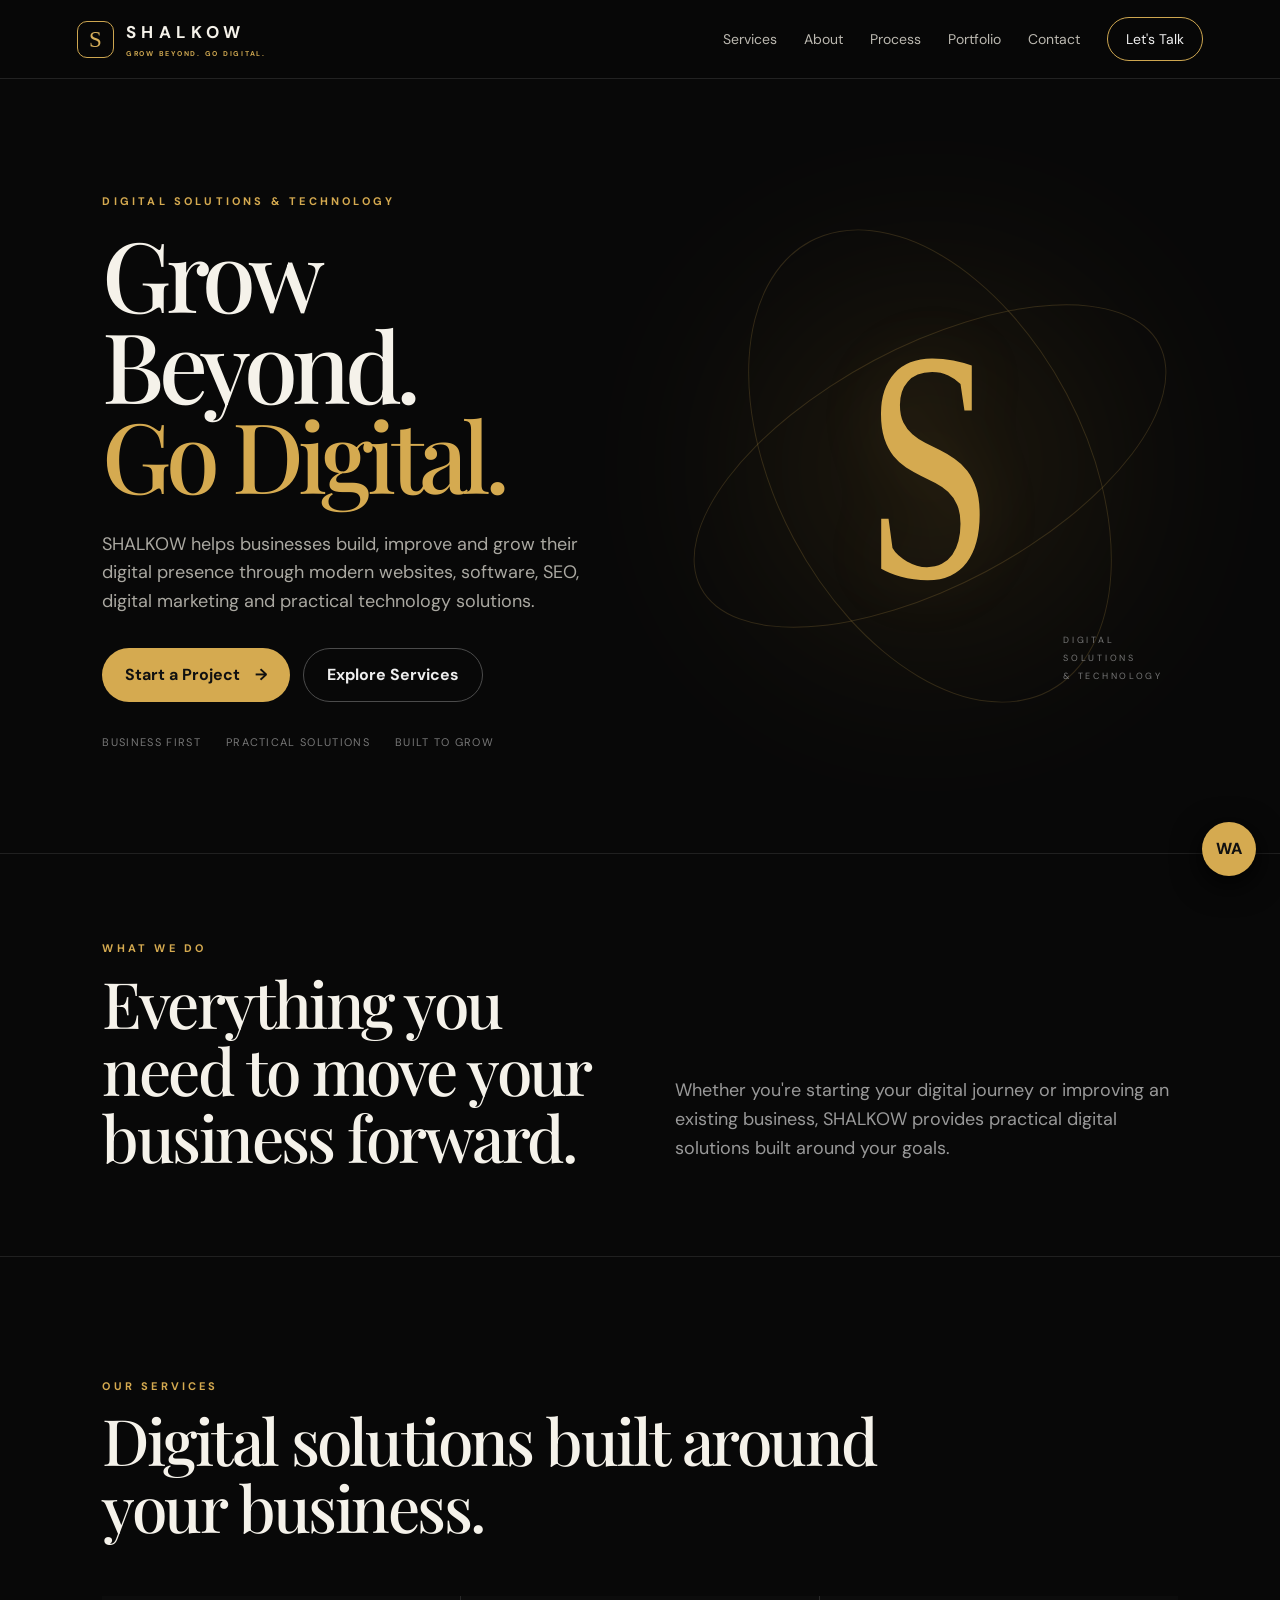
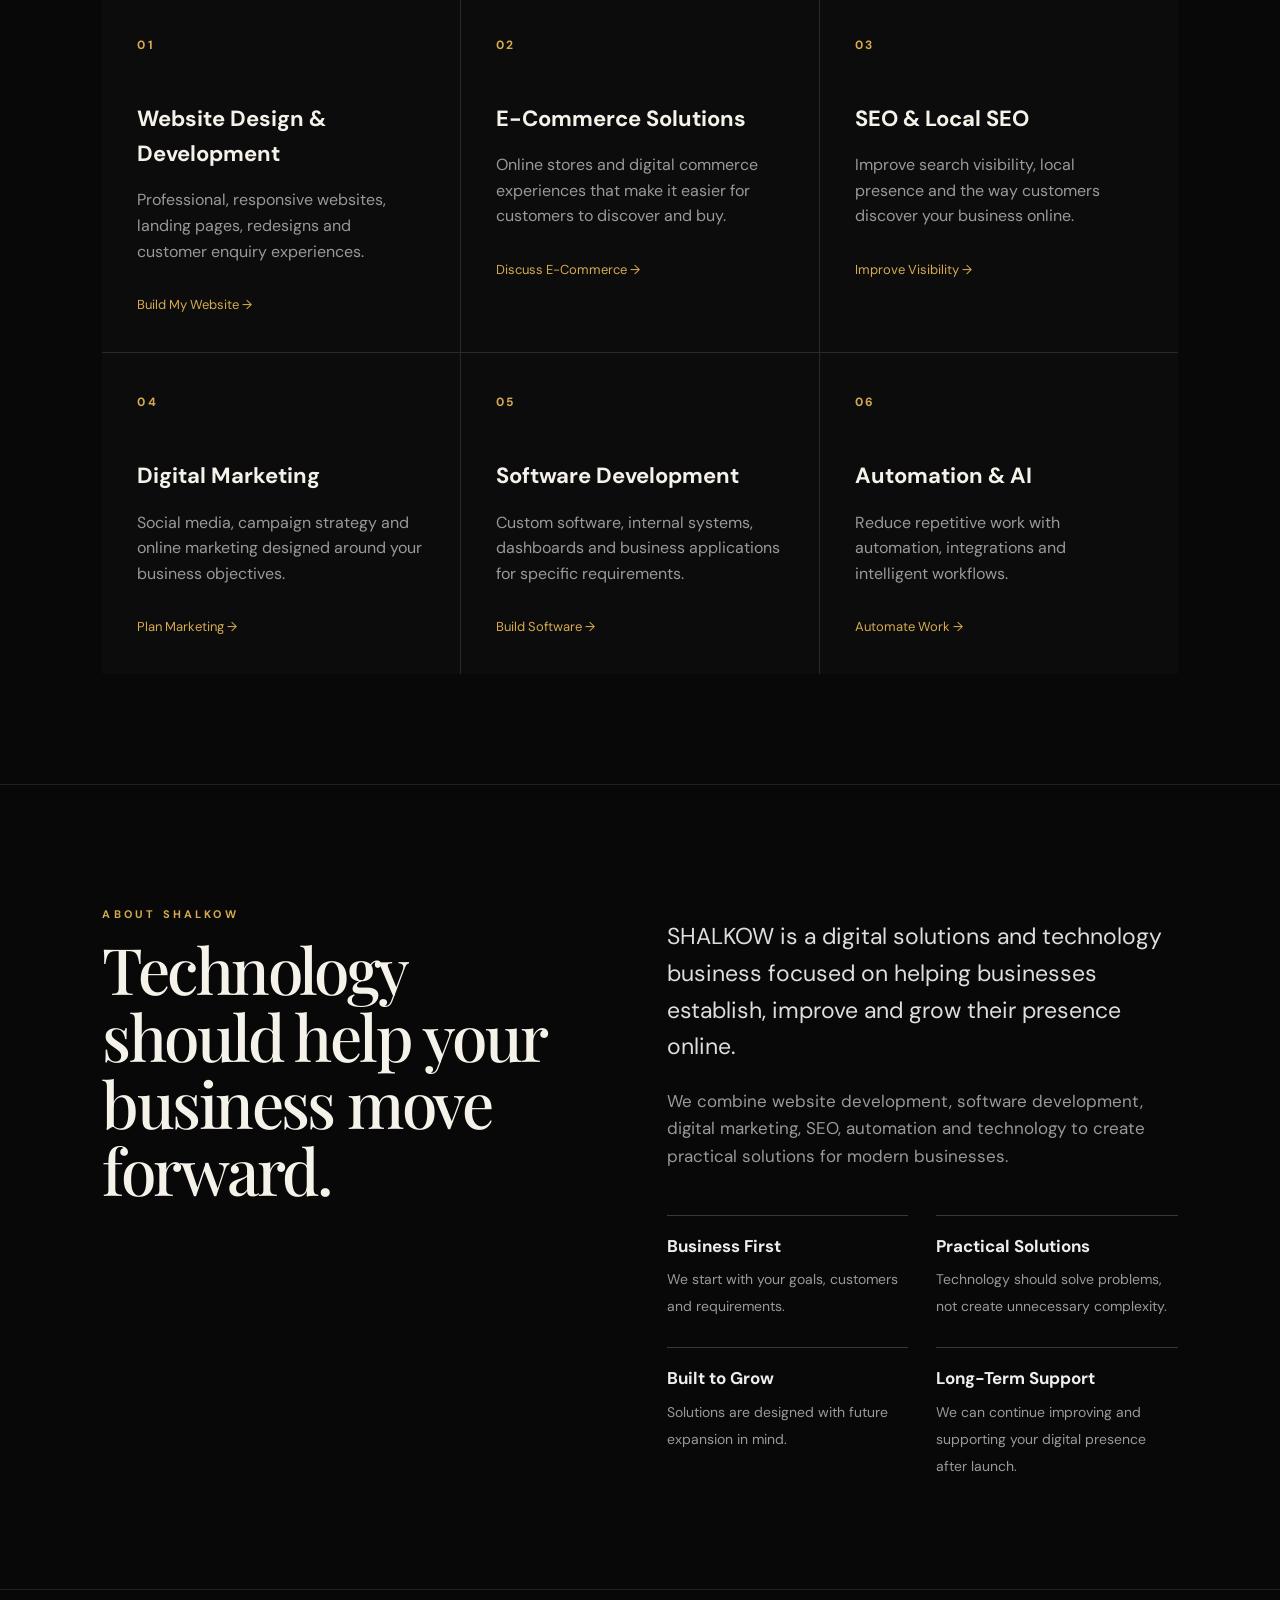
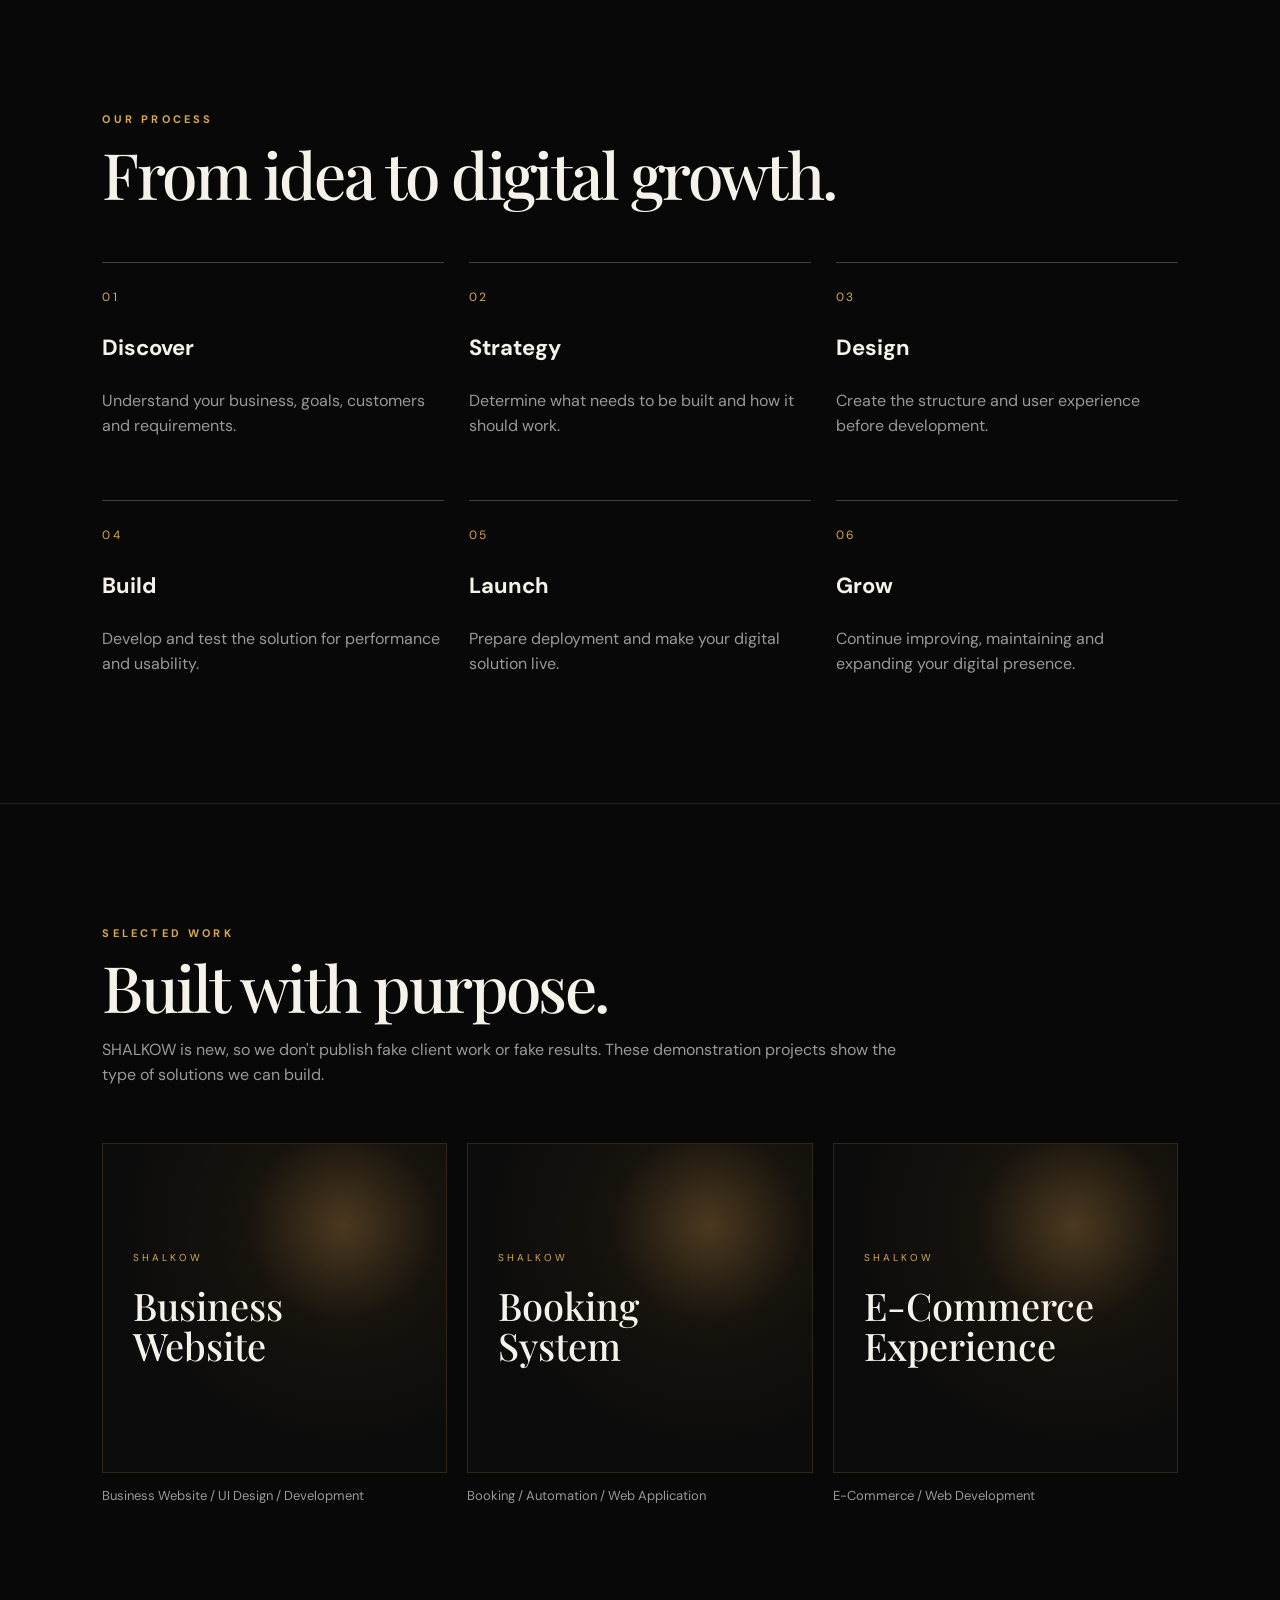
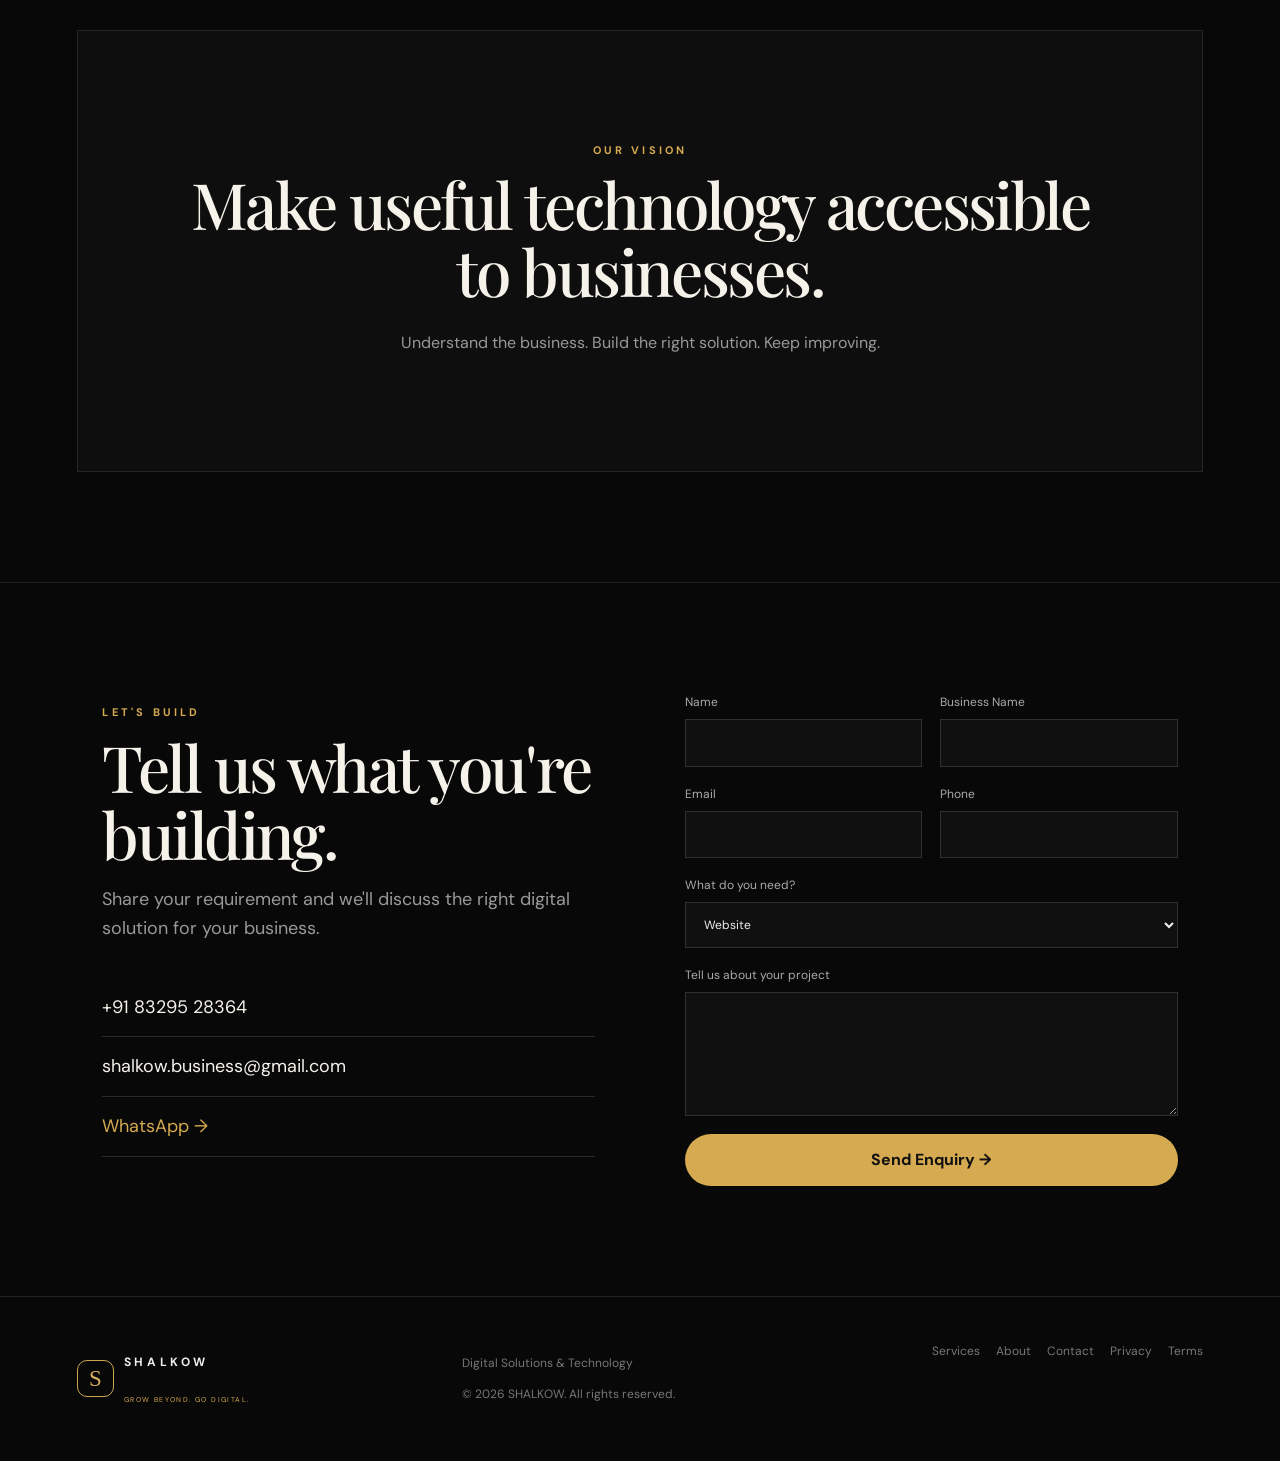
==== index.html @ 10014a32 "Update index.html" ====
<!doctype html>
<html lang="en">
<head>
  <meta charset="utf-8">
  <meta name="viewport" content="width=device-width, initial-scale=1">
  <meta name="description" content="SHALKOW provides website development, e-commerce, SEO, digital marketing, software development and business automation solutions.">
  <meta name="theme-color" content="#080808">
  <title>SHALKOW — Grow Beyond. Go Digital.</title>
  <link rel="preconnect" href="https://fonts.googleapis.com">
  <link rel="preconnect" href="https://fonts.gstatic.com" crossorigin>
  <link href="https://fonts.googleapis.com/css2?family=DM+Sans:wght@400;500;600;700&family=Playfair+Display:wght@500;600&display=swap" rel="stylesheet">
  <link rel="stylesheet" href="styles.css">
</head>
<body>
<header class="header">
  <a href="#home" class="logo" aria-label="SHALKOW home">
    <span class="logo-symbol">S</span>
    <span class="logo-text">SHALKOW<small>GROW BEYOND. GO DIGITAL.</small></span>
  </a>
  <button class="menu-toggle" aria-label="Open menu" aria-expanded="false">☰</button>
  <nav class="nav">
    <a href="#services">Services</a><a href="#about">About</a><a href="#process">Process</a><a href="#portfolio">Portfolio</a><a href="#contact">Contact</a>
    <a class="nav-button" href="https://wa.me/918329528364" target="_blank" rel="noopener">Let's Talk</a>
  </nav>
</header>

<main>
<section id="home" class="hero">
  <div class="hero-copy">
    <p class="kicker">DIGITAL SOLUTIONS & TECHNOLOGY</p>
    <h1>Grow Beyond.<br><em>Go Digital.</em></h1>
    <p class="hero-lead">SHALKOW helps businesses build, improve and grow their digital presence through modern websites, software, SEO, digital marketing and practical technology solutions.</p>
    <div class="buttons">
      <a class="button gold" href="https://wa.me/918329528364?text=Hi%20SHALKOW%2C%20I%27d%20like%20to%20discuss%20a%20project." target="_blank" rel="noopener">Start a Project <span>→</span></a>
      <a class="button outline" href="#services">Explore Services</a>
    </div>
    <div class="hero-points"><span>Business First</span><span>Practical Solutions</span><span>Built to Grow</span></div>
  </div>
  <div class="hero-visual" aria-hidden="true">
    <div class="glow"></div><div class="ring r1"></div><div class="ring r2"></div>
    <div class="hero-s">S</div>
    <div class="visual-label">DIGITAL<br>SOLUTIONS<br>& TECHNOLOGY</div>
  </div>
</section>

<section class="intro">
  <div><p class="kicker">WHAT WE DO</p><h2>Everything you need to move your business forward.</h2></div>
  <p>Whether you're starting your digital journey or improving an existing business, SHALKOW provides practical digital solutions built around your goals.</p>
</section>

<section id="services" class="section">
  <div class="section-head"><p class="kicker">OUR SERVICES</p><h2>Digital solutions built around your business.</h2></div>
  <div class="cards">
    <article class="card"><b>01</b><h3>Website Design & Development</h3><p>Professional, responsive websites, landing pages, redesigns and customer enquiry experiences.</p><a href="#contact">Build My Website →</a></article>
    <article class="card"><b>02</b><h3>E-Commerce Solutions</h3><p>Online stores and digital commerce experiences that make it easier for customers to discover and buy.</p><a href="#contact">Discuss E-Commerce →</a></article>
    <article class="card"><b>03</b><h3>SEO & Local SEO</h3><p>Improve search visibility, local presence and the way customers discover your business online.</p><a href="#contact">Improve Visibility →</a></article>
    <article class="card"><b>04</b><h3>Digital Marketing</h3><p>Social media, campaign strategy and online marketing designed around your business objectives.</p><a href="#contact">Plan Marketing →</a></article>
    <article class="card"><b>05</b><h3>Software Development</h3><p>Custom software, internal systems, dashboards and business applications for specific requirements.</p><a href="#contact">Build Software →</a></article>
    <article class="card"><b>06</b><h3>Automation & AI</h3><p>Reduce repetitive work with automation, integrations and intelligent workflows.</p><a href="#contact">Automate Work →</a></article>
  </div>
</section>

<section id="about" class="split section">
  <div class="sticky-title"><p class="kicker">ABOUT SHALKOW</p><h2>Technology should help your business move forward.</h2></div>
  <div class="body-copy">
    <p class="large">SHALKOW is a digital solutions and technology business focused on helping businesses establish, improve and grow their presence online.</p>
    <p>We combine website development, software development, digital marketing, SEO, automation and technology to create practical solutions for modern businesses.</p>
    <div class="principles"><div><strong>Business First</strong><span>We start with your goals, customers and requirements.</span></div><div><strong>Practical Solutions</strong><span>Technology should solve problems, not create unnecessary complexity.</span></div><div><strong>Built to Grow</strong><span>Solutions are designed with future expansion in mind.</span></div><div><strong>Long-Term Support</strong><span>We can continue improving and supporting your digital presence after launch.</span></div></div>
  </div>
</section>

<section id="process" class="section process">
  <div class="section-head"><p class="kicker">OUR PROCESS</p><h2>From idea to digital growth.</h2></div>
  <div class="steps">
    <div><span>01</span><h3>Discover</h3><p>Understand your business, goals, customers and requirements.</p></div>
    <div><span>02</span><h3>Strategy</h3><p>Determine what needs to be built and how it should work.</p></div>
    <div><span>03</span><h3>Design</h3><p>Create the structure and user experience before development.</p></div>
    <div><span>04</span><h3>Build</h3><p>Develop and test the solution for performance and usability.</p></div>
    <div><span>05</span><h3>Launch</h3><p>Prepare deployment and make your digital solution live.</p></div>
    <div><span>06</span><h3>Grow</h3><p>Continue improving, maintaining and expanding your digital presence.</p></div>
  </div>
</section>

<section id="portfolio" class="section portfolio">
  <div class="section-head"><p class="kicker">SELECTED WORK</p><h2>Built with purpose.</h2><p>SHALKOW is new, so we don't publish fake client work or fake results. These demonstration projects show the type of solutions we can build.</p></div>
  <div class="work-grid">
    <article><div class="mockup"><span>SHALKOW</span><strong>Business<br>Website</strong></div><p>Business Website / UI Design / Development</p></article>
    <article><div class="mockup"><span>SHALKOW</span><strong>Booking<br>System</strong></div><p>Booking / Automation / Web Application</p></article>
    <article><div class="mockup"><span>SHALKOW</span><strong>E-Commerce<br>Experience</strong></div><p>E-Commerce / Web Development</p></article>
  </div>
</section>

<section class="vision">
  <p class="kicker">OUR VISION</p><h2>Make useful technology accessible to businesses.</h2>
  <p>Understand the business. Build the right solution. Keep improving.</p>
</section>

<section id="contact" class="section contact">
  <div><p class="kicker">LET'S BUILD</p><h2>Tell us what you're building.</h2><p>Share your requirement and we'll discuss the right digital solution for your business.</p>
    <div class="contact-links"><a href="tel:+918329528364">+91 83295 28364</a><a href="mailto:shalkow.business@gmail.com">shalkow.business@gmail.com</a><a href="https://wa.me/918329528364" target="_blank" rel="noopener">WhatsApp →</a></div>
  </div>
  <form class="form" action="https://formsubmit.co/shalkow.business@gmail.com" method="POST">
    <label>Name<input name="Name" required></label><label>Business Name<input name="Business Name"></label>
    <label>Email<input type="email" name="Email" required></label><label>Phone<input name="Phone"></label>
    <label>What do you need?<select name="Service"><option>Website</option><option>E-Commerce</option><option>SEO</option><option>Digital Marketing</option><option>Software</option><option>Automation / AI</option><option>Other</option></select></label>
    <label>Tell us about your project<textarea name="Project" rows="5"></textarea></label>
    <button class="button gold" type="submit">Send Enquiry →</button>
  </form>
</section>
</main>

<footer><div class="footer-brand"><span class="logo-symbol">S</span><strong>SHALKOW</strong><small>GROW BEYOND. GO DIGITAL.</small></div><div><p>Digital Solutions & Technology</p><p>© 2026 SHALKOW. All rights reserved.</p></div><div class="footer-links"><a href="#services">Services</a><a href="#about">About</a><a href="#contact">Contact</a><a href="privacy.html">Privacy</a><a href="terms.html">Terms</a></div></footer>
<a class="wa-float" href="https://wa.me/918329528364" target="_blank" rel="noopener" aria-label="Chat on WhatsApp">WA</a>
<script src="script.js"></script>
</body>
</html>
---- styles.css ----
*{box-sizing:border-box}html{scroll-behavior:smooth}body{margin:0;background:#080808;color:#f5f2ea;font-family:"DM Sans",Arial,sans-serif;line-height:1.6}a{text-decoration:none;color:inherit}button,input,textarea,select{font:inherit}.header{position:sticky;top:0;z-index:20;display:flex;align-items:center;justify-content:space-between;padding:17px 6%;background:rgba(8,8,8,.9);backdrop-filter:blur(18px);border-bottom:1px solid #222}.logo{display:flex;align-items:center;gap:12px}.logo-symbol{display:grid;place-items:center;width:37px;height:37px;border:1px solid #cda650;border-radius:10px;color:#d8b05b;font-family:Georgia,serif;font-size:23px}.logo-text{font-size:17px;letter-spacing:.32em;font-weight:700}.logo-text small{display:block;font-size:7px;letter-spacing:.25em;color:#cda650;margin-top:2px}.nav{display:flex;align-items:center;gap:27px;color:#bbb8b0;font-size:14px}.nav a:hover{color:#e2b75d}.nav-button{border:1px solid #cda650!important;padding:10px 18px;border-radius:30px;color:#eee!important}.menu-toggle{display:none;background:none;border:0;color:#fff;font-size:25px}.kicker{font-size:11px;letter-spacing:.29em;color:#d5aa50;font-weight:700}.hero{min-height:86vh;display:grid;grid-template-columns:1.02fr .98fr;align-items:center;padding:75px 8%;gap:4rem;overflow:hidden}.hero h1{font-size:clamp(58px,7.6vw,112px);line-height:.93;letter-spacing:-.06em;margin:18px 0 30px;font-family:"Playfair Display",Georgia,serif;font-weight:500}.hero h1 em{font-style:normal;color:#d5aa50}.hero-lead{max-width:680px;color:#aaa8a1;font-size:18px}.buttons{display:flex;gap:13px;margin:32px 0}.button{display:inline-flex;align-items:center;justify-content:center;gap:15px;padding:13px 23px;border-radius:30px;border:0;font-weight:700;cursor:pointer}.button.gold{background:#d5aa50;color:#101010}.button.outline{border:1px solid #4b4b4b;color:#eee}.hero-points{display:flex;gap:25px;flex-wrap:wrap;color:#777;font-size:11px;letter-spacing:.12em;text-transform:uppercase}.hero-visual{height:520px;position:relative;display:grid;place-items:center}.glow{position:absolute;width:340px;height:340px;background:#c99b3f;filter:blur(110px);opacity:.12;border-radius:50%}.hero-s{font:400 330px/1 Georgia,serif;color:#d5aa50;z-index:2;text-shadow:0 0 80px #d5aa5020;transform:scaleX(.7)}.ring{position:absolute;border:1px solid #d5aa5030;border-radius:50%;transform:rotate(-28deg)}.r1{width:520px;height:240px}.r2{width:310px;height:510px}.visual-label{position:absolute;right:3%;bottom:8%;font-size:9px;letter-spacing:.3em;color:#777;line-height:2}.intro{display:grid;grid-template-columns:1fr 1fr;gap:70px;padding:75px 8%;border-top:1px solid #202020;border-bottom:1px solid #202020}.intro h2,.section h2,.vision h2{font:500 clamp(40px,5vw,70px)/1.05 "Playfair Display",Georgia,serif;letter-spacing:-.04em;margin:10px 0}.intro>p{align-self:end;color:#999;font-size:18px;max-width:620px}.section{max-width:1450px;margin:auto;padding:110px 8%}.section-head{max-width:820px;margin-bottom:55px}.section-head>p:last-child{color:#999}.cards{display:grid;grid-template-columns:repeat(3,1fr);gap:1px;background:#292929}.card{background:#0c0c0c;padding:35px;min-height:285px;transition:.25s}.card:hover{background:#121212;transform:translateY(-3px)}.card b,.steps span{color:#d5aa50;font-size:12px;letter-spacing:.18em}.card h3{font-size:22px;margin:45px 0 12px}.card p{color:#999}.card a{display:inline-block;margin-top:15px;color:#d5aa50;font-size:13px}.split{display:grid;grid-template-columns:1fr 1.1fr;gap:100px;border-top:1px solid #202020}.sticky-title h2{font:500 clamp(40px,5vw,65px)/1.05 "Playfair Display",Georgia,serif}.body-copy{color:#999;font-size:17px}.body-copy .large{font-size:23px;color:#ddd}.principles{display:grid;grid-template-columns:1fr 1fr;gap:28px;margin-top:45px}.principles div{border-top:1px solid #383838;padding-top:17px}.principles strong{display:block;color:#eee;margin-bottom:5px}.principles span{font-size:14px}.process{border-top:1px solid #202020}.steps{display:grid;grid-template-columns:repeat(3,1fr);gap:45px 25px}.steps div{border-top:1px solid #414141;padding-top:20px}.steps h3{font-size:22px}.steps p{color:#999}.portfolio{border-top:1px solid #202020}.work-grid{display:grid;grid-template-columns:repeat(3,1fr);gap:20px}.work-grid article p{color:#999;font-size:13px}.mockup{height:330px;background:radial-gradient(circle at 70% 25%,#4b3920,#17130d 28%,#0c0c0c 65%);border:1px solid #302817;display:flex;flex-direction:column;justify-content:center;padding:30px}.mockup span{font-size:10px;letter-spacing:.3em;color:#d5aa50}.mockup strong{font:500 38px/1.05 "Playfair Display",Georgia,serif;margin-top:20px}.vision{margin:0 6% 110px;padding:100px 8%;text-align:center;background:#0e0e0e;border:1px solid #242424}.vision h2{max-width:900px;margin:10px auto 25px}.vision>p:last-child{color:#999}.contact{display:grid;grid-template-columns:1fr 1fr;gap:90px;border-top:1px solid #202020}.contact>div>p:not(.kicker){color:#999;font-size:18px}.contact-links{display:flex;flex-direction:column;margin-top:35px}.contact-links a{padding:15px 0;border-bottom:1px solid #292929;font-size:18px}.contact-links a:last-child{color:#d5aa50}.form{display:grid;grid-template-columns:1fr 1fr;gap:18px}.form label{font-size:12px;color:#aaa}.form label:nth-child(5),.form label:nth-child(6),.form button{grid-column:1/-1}.form input,.form textarea,.form select{display:block;width:100%;margin-top:7px;background:#101010;border:1px solid #303030;color:#eee;padding:13px 14px;outline:0}.form input:focus,.form textarea:focus,.form select:focus{border-color:#d5aa50}.form textarea{resize:vertical}footer{display:grid;grid-template-columns:1fr 1fr 1fr;gap:30px;padding:45px 6%;border-top:1px solid #242424;color:#777;font-size:12px}.footer-brand{display:grid;grid-template-columns:auto 1fr;align-items:center;column-gap:10px}.footer-brand .logo-symbol{grid-row:span 2}.footer-brand strong{letter-spacing:.3em;color:#eee}.footer-brand small{font-size:7px;letter-spacing:.2em;color:#d5aa50}.footer-links{display:flex;gap:16px;justify-content:flex-end;flex-wrap:wrap}.wa-float{position:fixed;right:24px;bottom:24px;z-index:15;width:54px;height:54px;border-radius:50%;display:grid;place-items:center;background:#d5aa50;color:#111;font-weight:800;box-shadow:0 8px 30px #000}.nav.scrolled{}@media(max-width:900px){.nav{display:none}.nav.open{position:absolute;top:70px;left:0;right:0;display:flex;flex-direction:column;align-items:stretch;background:#0b0b0b;padding:20px 6%;border-bottom:1px solid #292929}.menu-toggle{display:block}.hero,.intro,.split,.contact{grid-template-columns:1fr}.hero{padding-top:60px}.hero-visual{height:360px}.hero-s{font-size:230px}.cards{grid-template-columns:1fr 1fr}.steps{grid-template-columns:1fr 1fr}.work-grid{grid-template-columns:1fr}.contact{gap:45px}.footer-links{justify-content:flex-start}}@media(max-width:560px){.header{padding:13px 5%}.logo-text{font-size:14px}.logo-text small{font-size:6px}.hero{padding:55px 6%}.hero h1{font-size:58px}.hero-lead{font-size:16px}.buttons{flex-direction:column}.button{width:100%}.hero-points{gap:12px}.hero-visual{height:290px}.hero-s{font-size:190px}.r1{width:310px;height:160px}.r2{width:230px;height:310px}.section{padding:80px 6%}.cards,.steps,.principles,.form{grid-template-columns:1fr}.intro{padding:65px 6%;gap:20px}.vision{margin:0 4% 80px;padding:65px 6%}footer{grid-template-columns:1fr;padding:35px 6%}}
.legal-page h2 { 
  font-size: 1.8rem;
  line-height: 1.25;
  margin-top: 2.5rem;
  margin-bottom: 1rem;
}
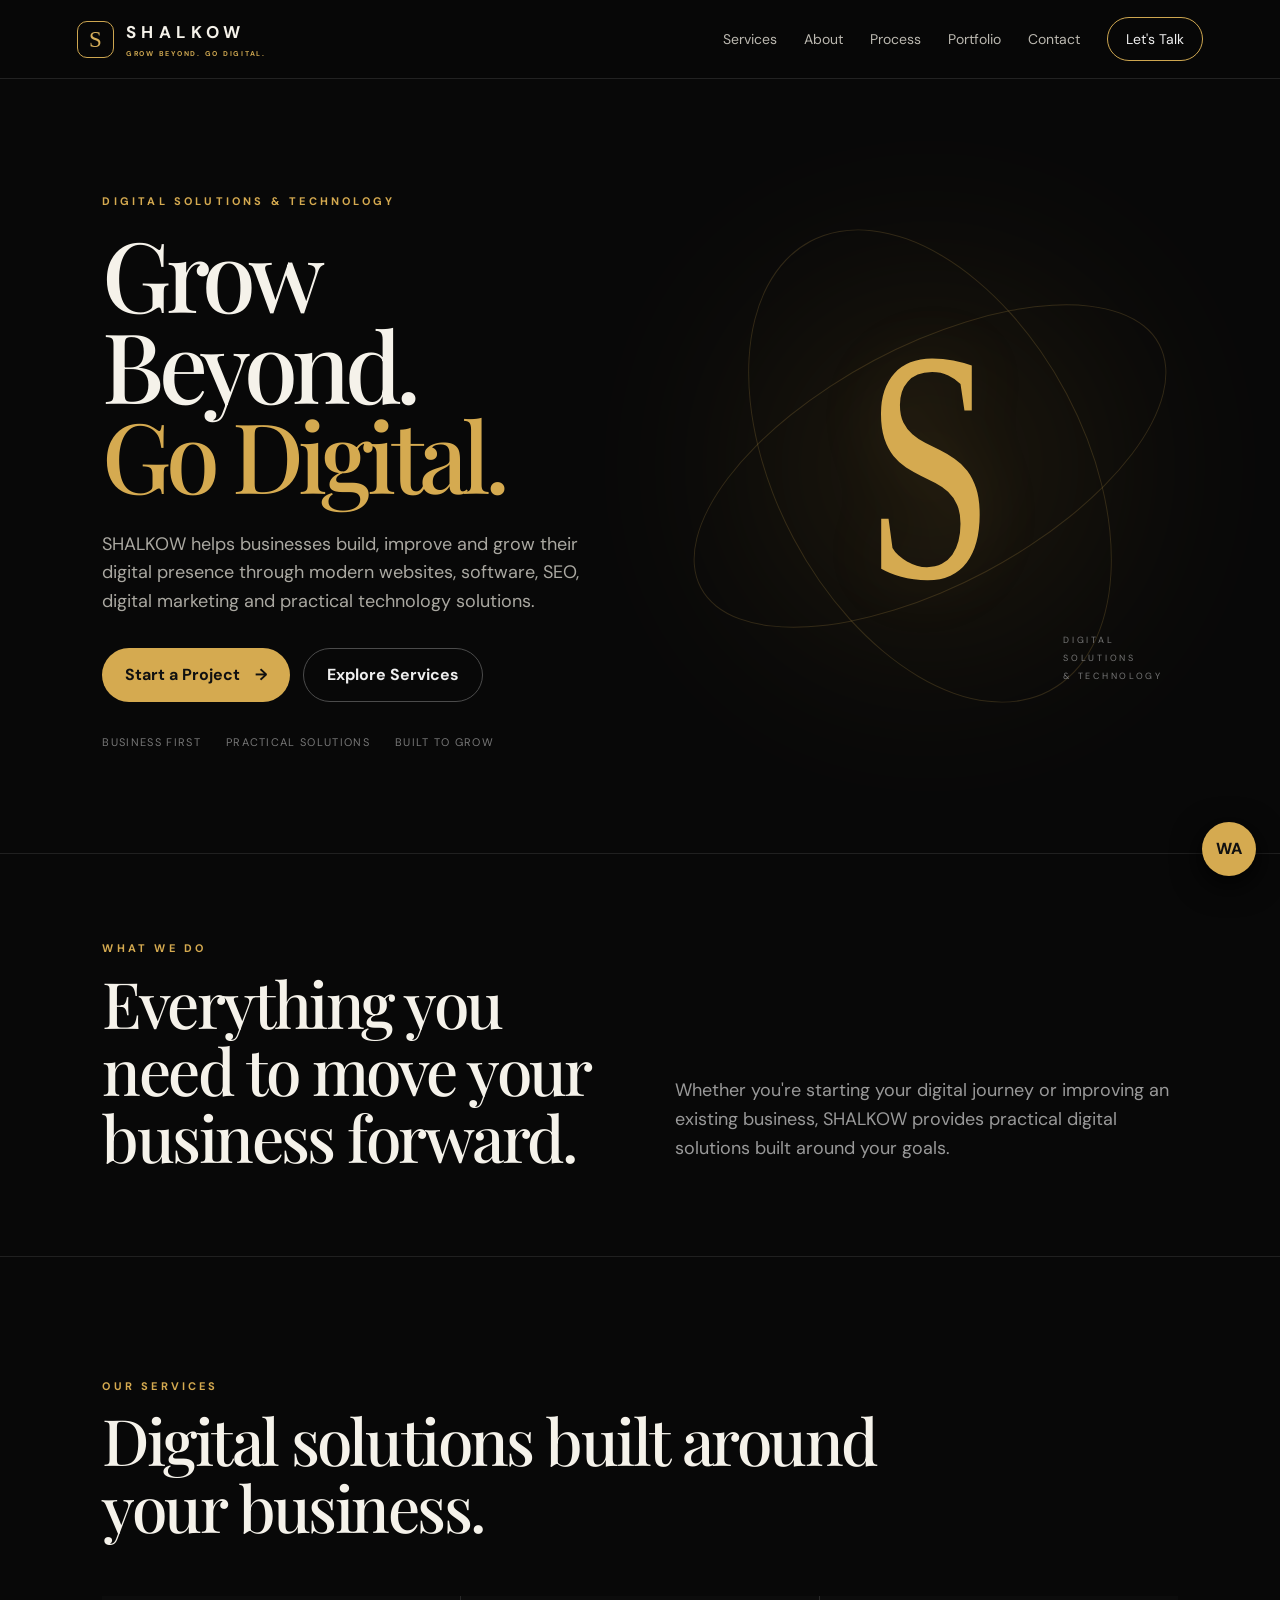
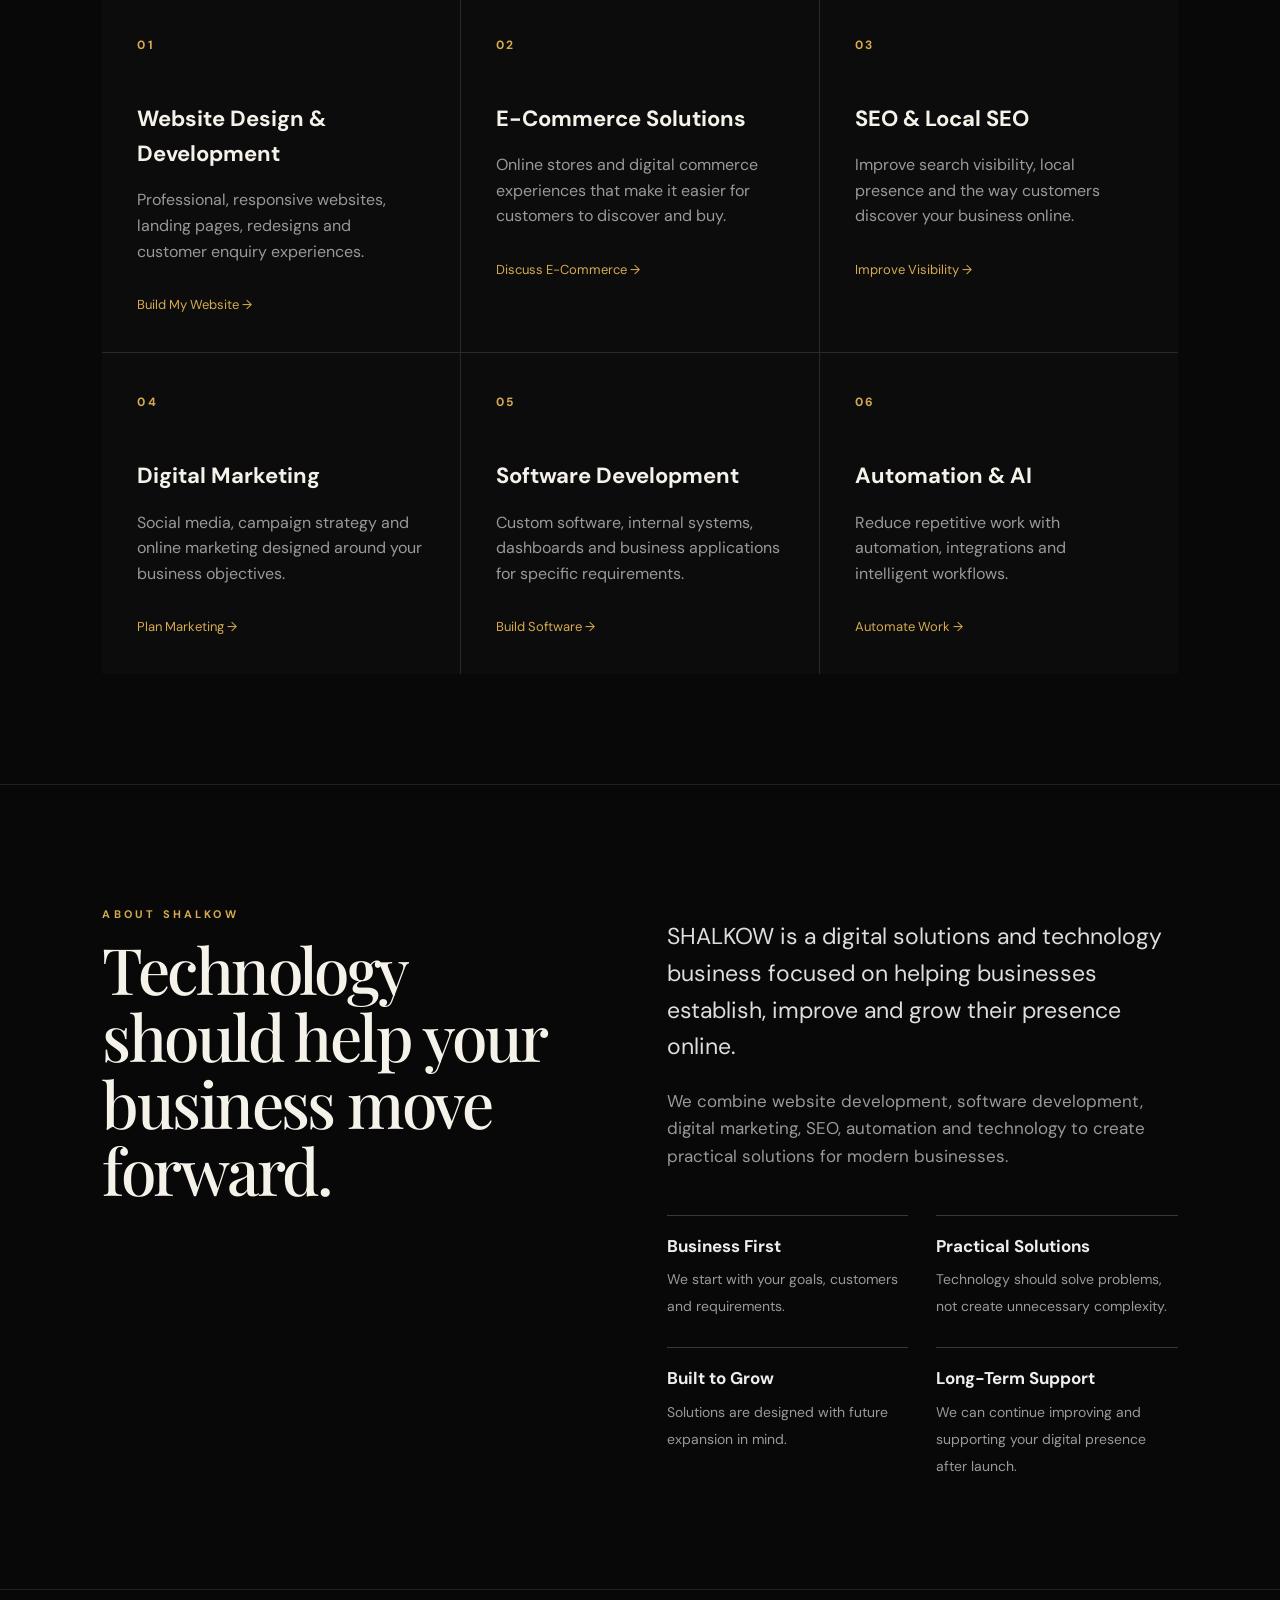
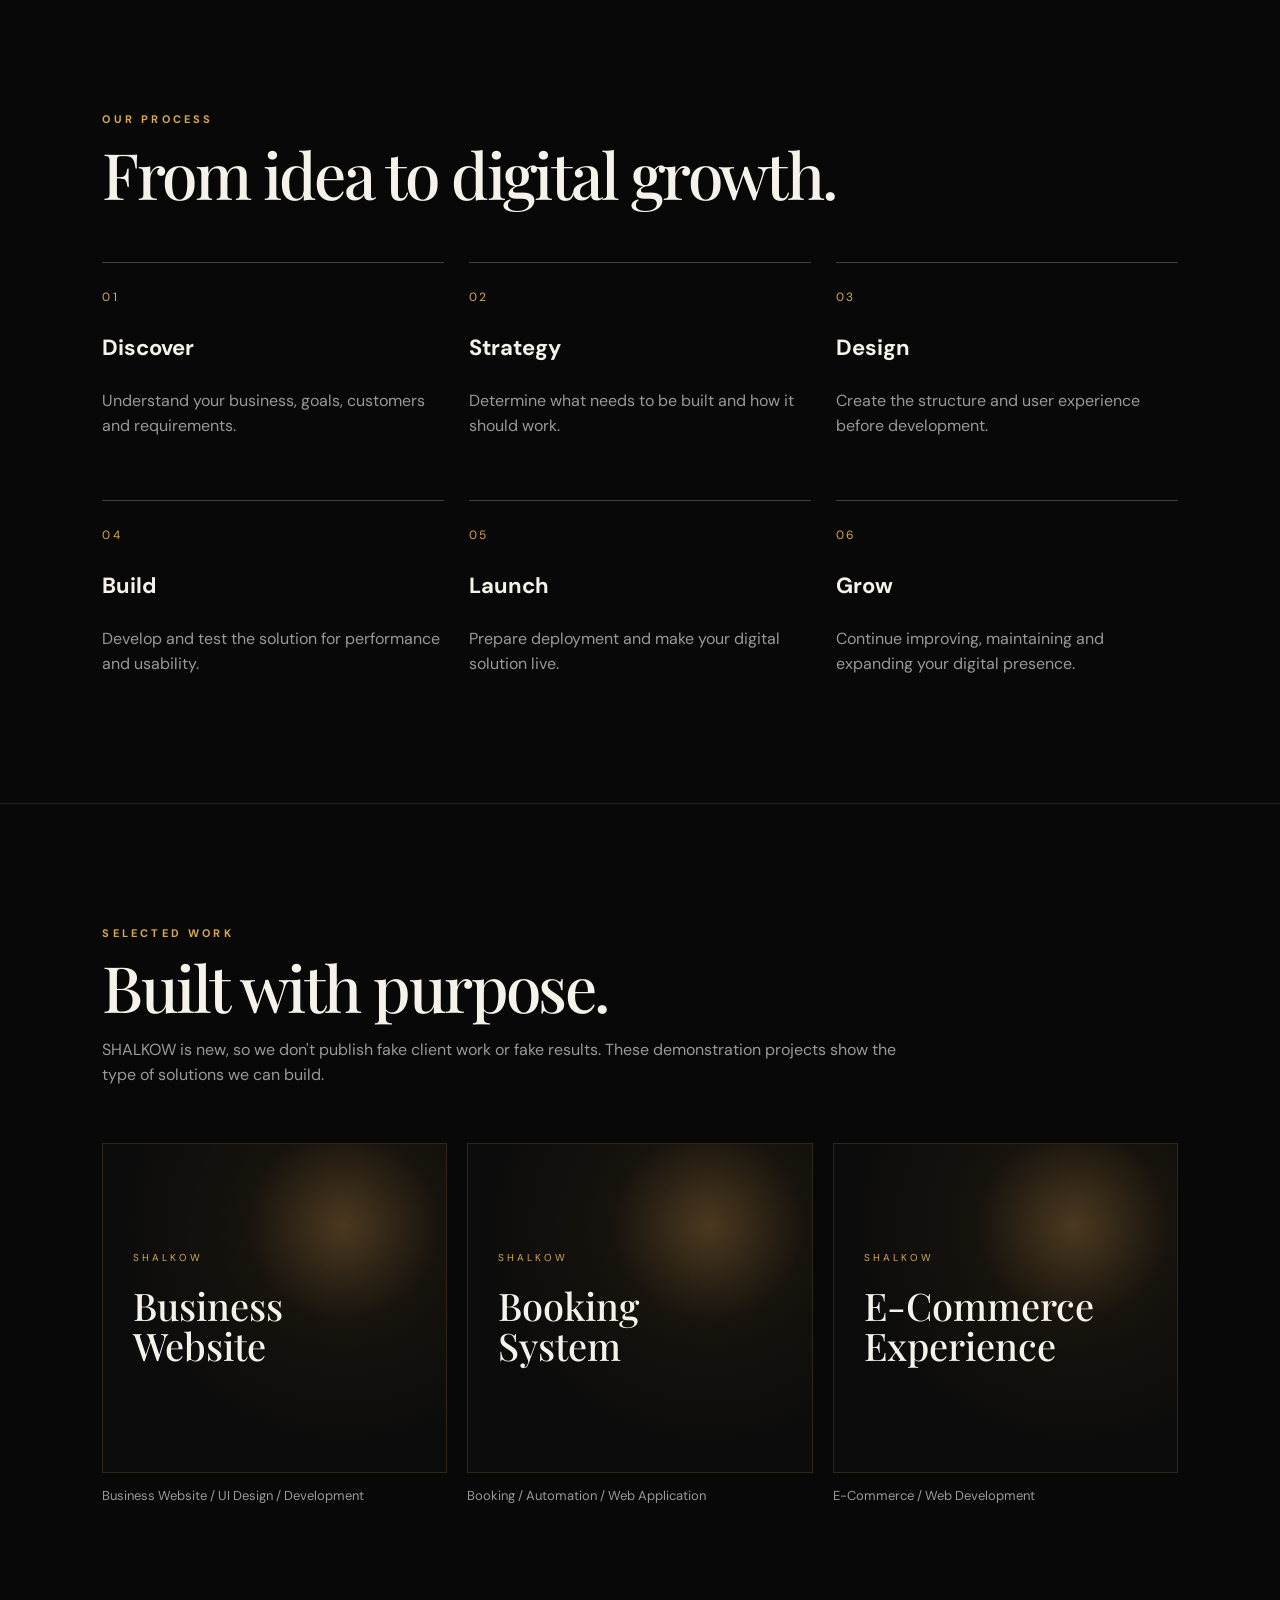
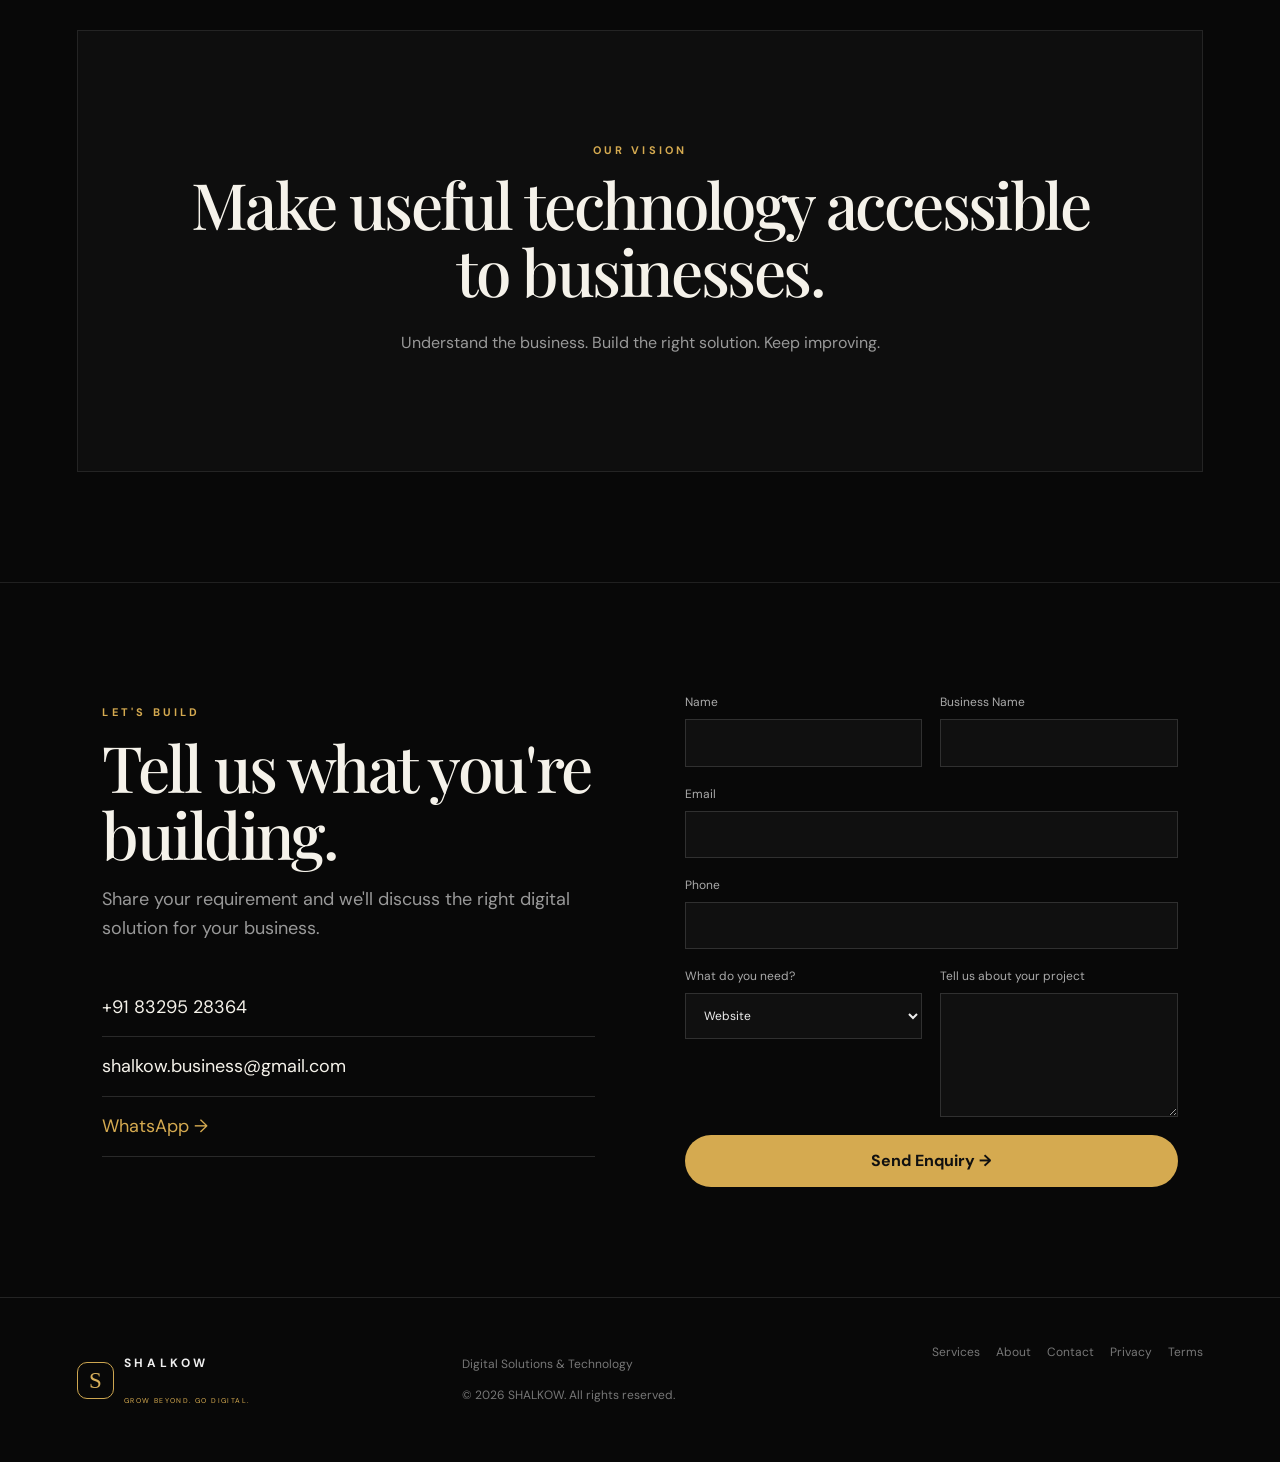
==== commit a17fc737: "Update index.html" ====
--- a/index.html
+++ b/index.html
@@ -100,6 +100,8 @@
     <div class="contact-links"><a href="tel:+918329528364">+91 83295 28364</a><a href="mailto:shalkow.business@gmail.com">shalkow.business@gmail.com</a><a href="https://wa.me/918329528364" target="_blank" rel="noopener">WhatsApp →</a></div>
   </div>
   <form class="form" action="https://formsubmit.co/shalkow.business@gmail.com" method="POST">
+    <input type="hidden" name="_subject" value="New SHALKOW Website Enquiry">
+<input type="hidden" name="_captcha" value="false">
     <label>Name<input name="Name" required></label><label>Business Name<input name="Business Name"></label>
     <label>Email<input type="email" name="Email" required></label><label>Phone<input name="Phone"></label>
     <label>What do you need?<select name="Service"><option>Website</option><option>E-Commerce</option><option>SEO</option><option>Digital Marketing</option><option>Software</option><option>Automation / AI</option><option>Other</option></select></label>
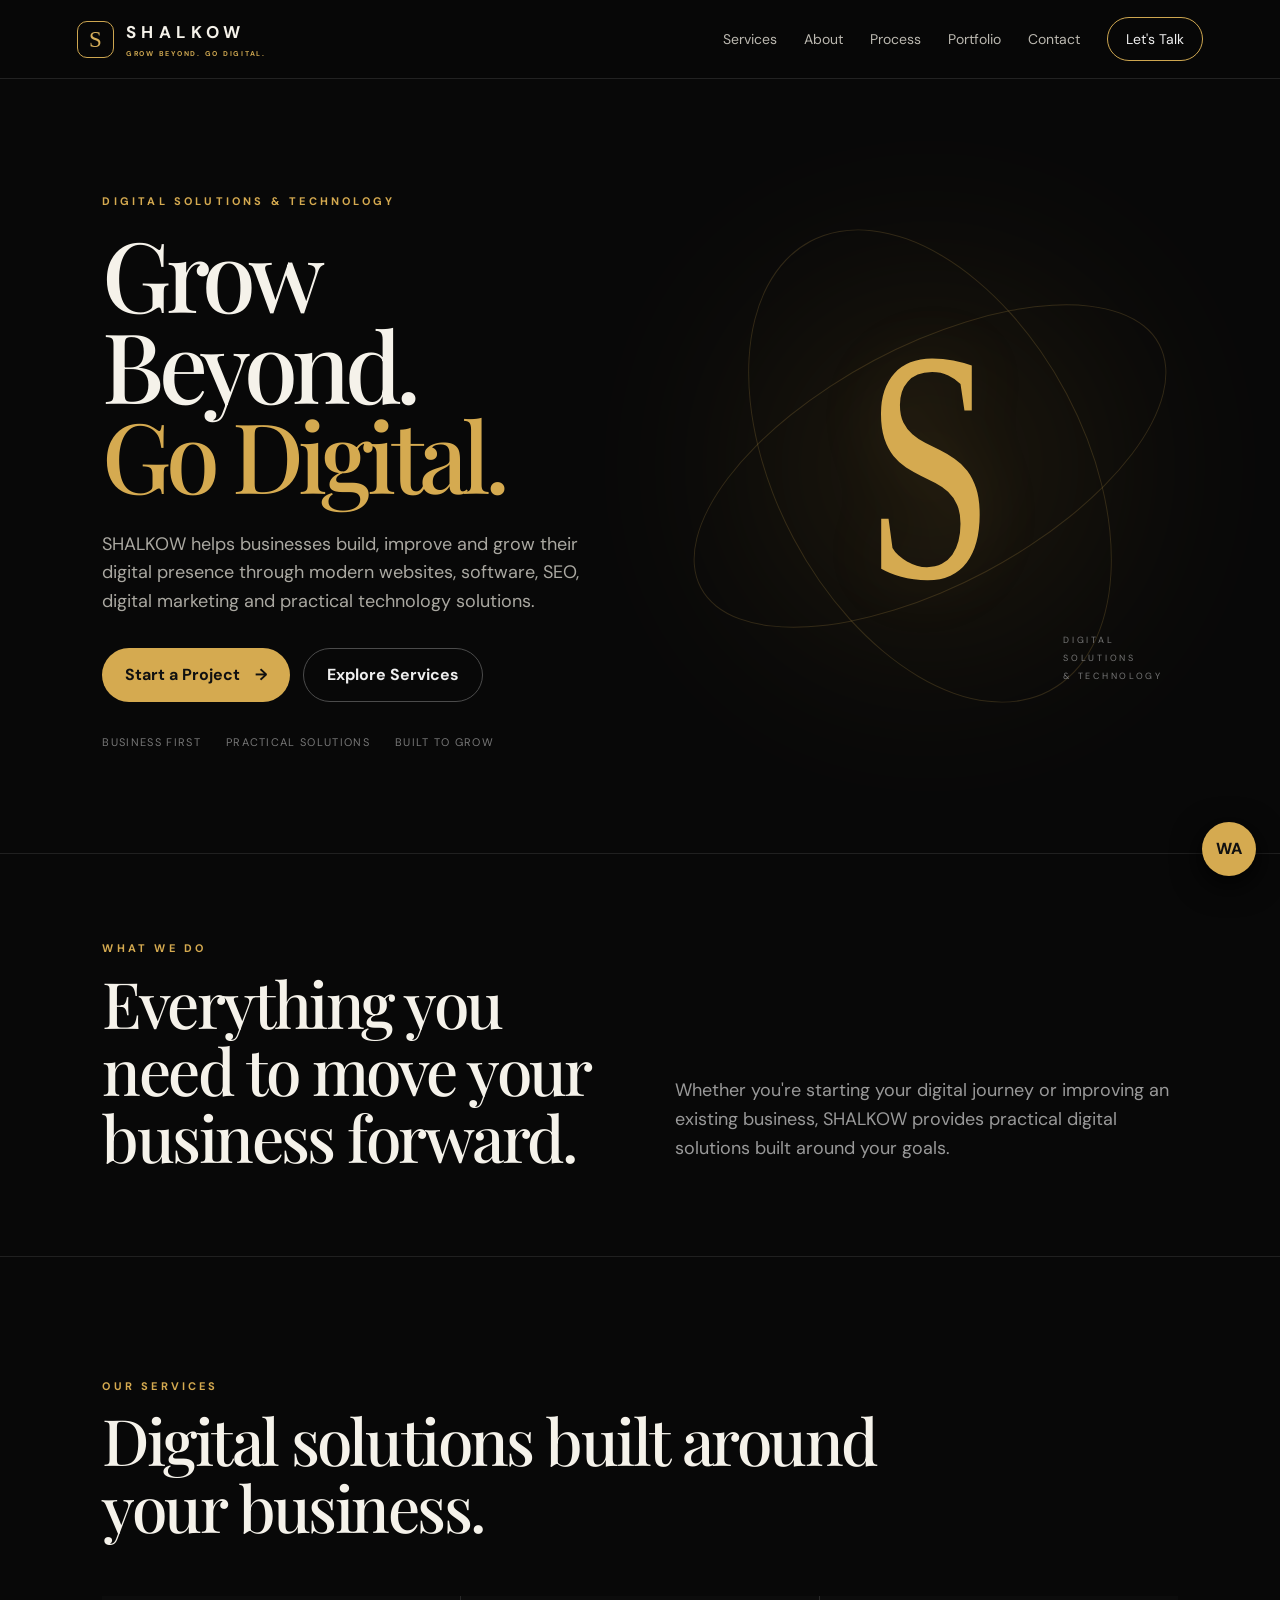
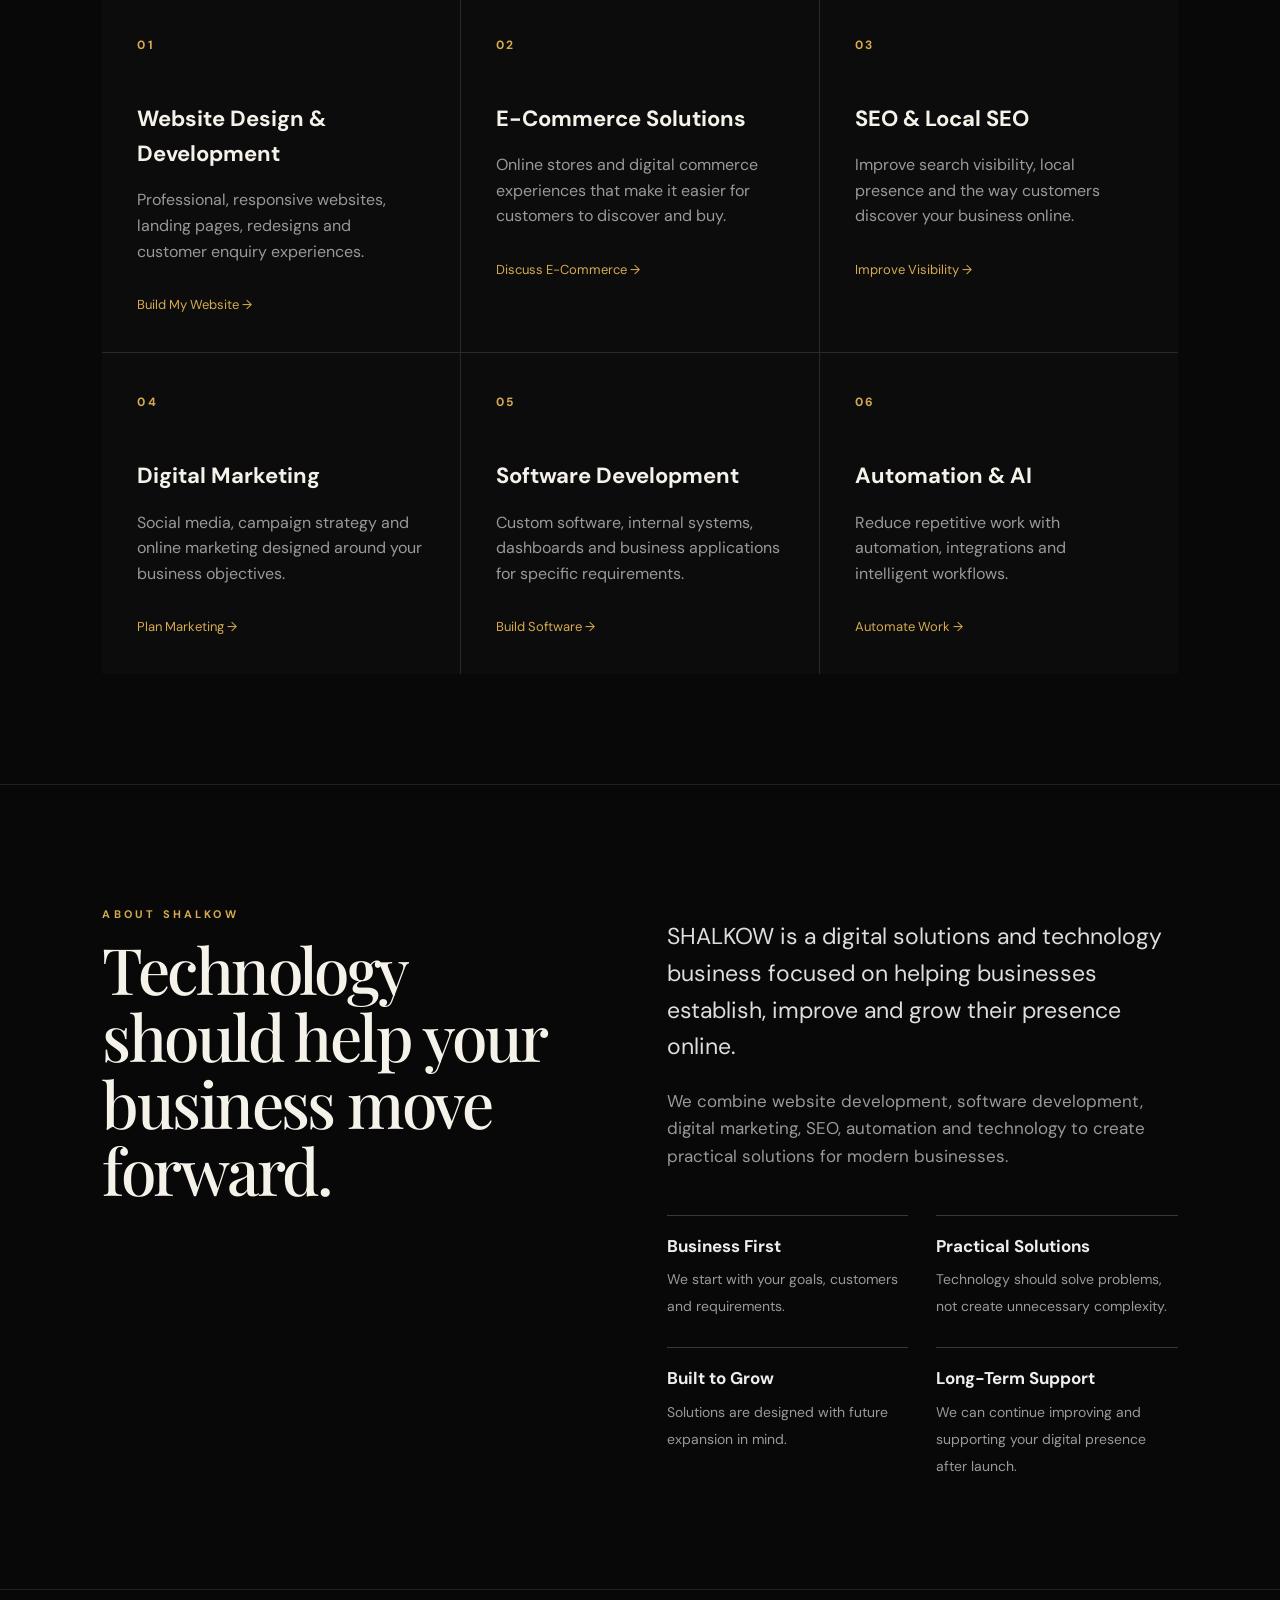
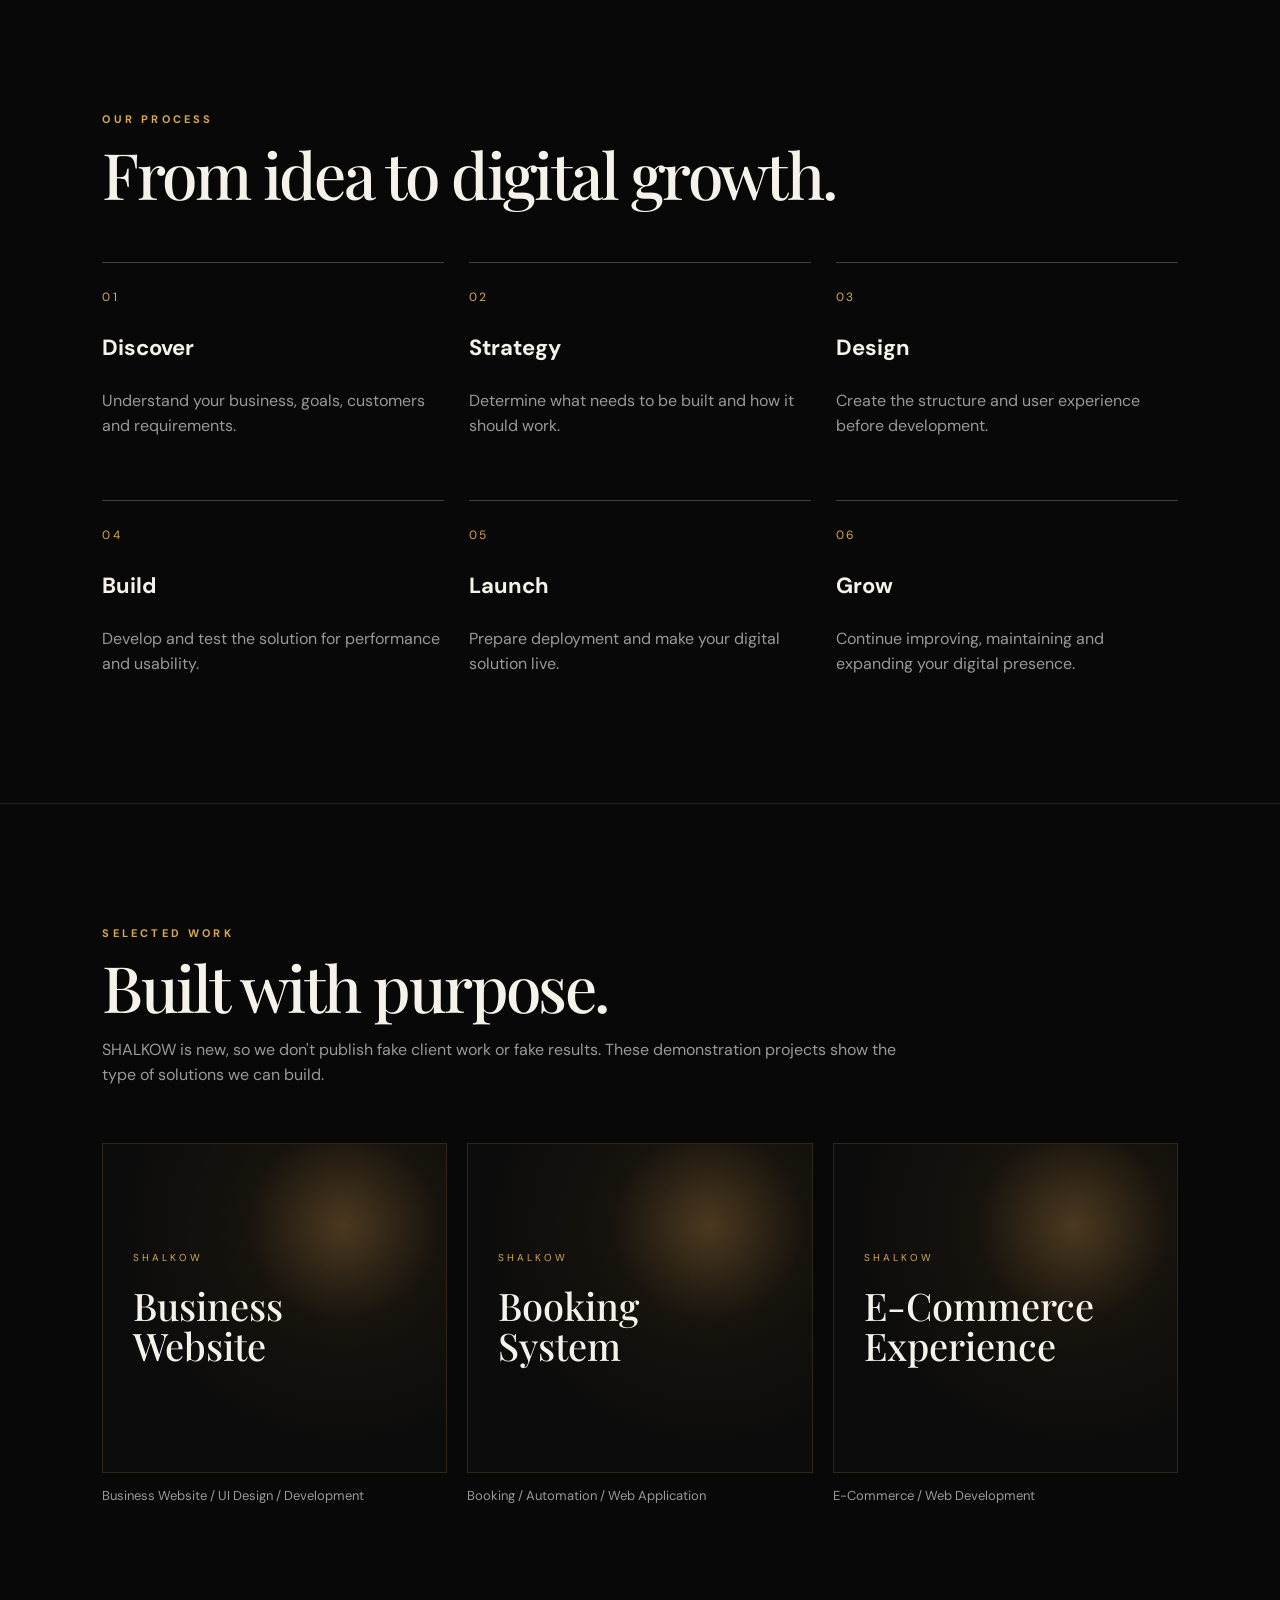
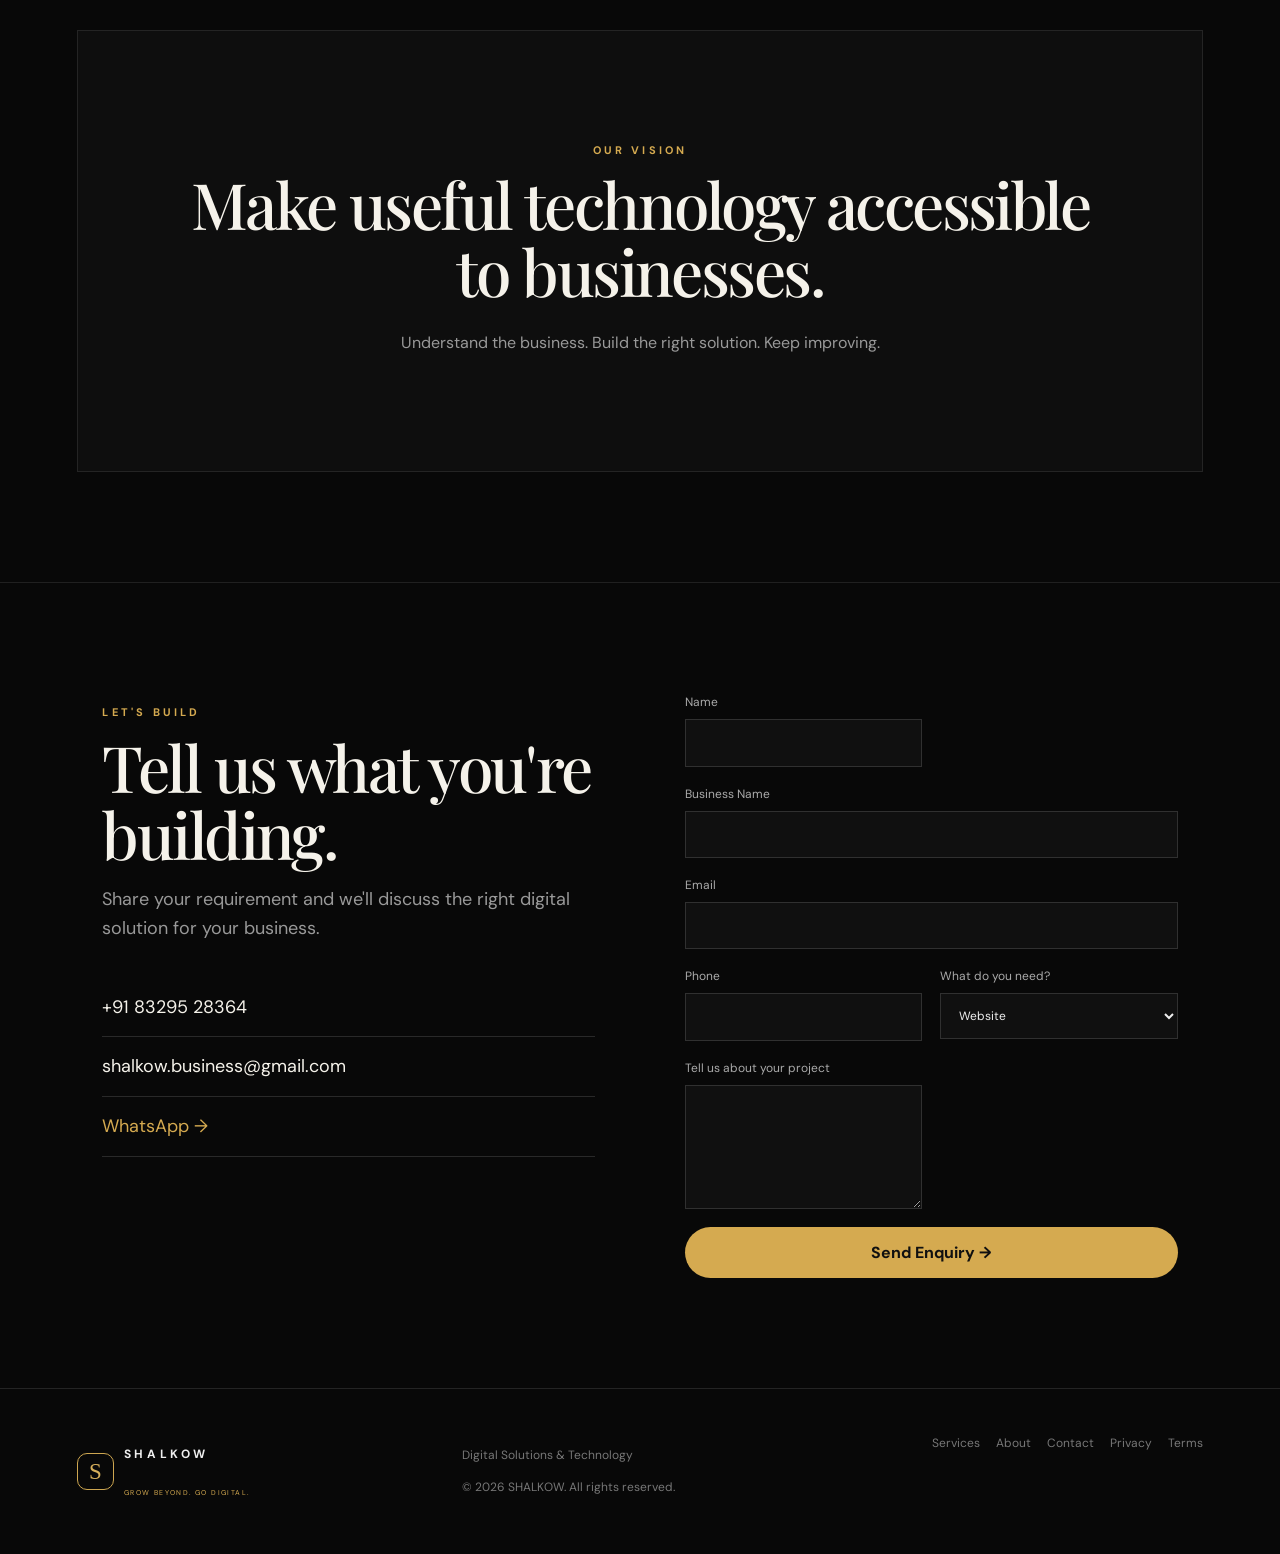
==== commit c50d3921: "Update index.html" ====
--- a/index.html
+++ b/index.html
@@ -102,6 +102,7 @@
   <form class="form" action="https://formsubmit.co/shalkow.business@gmail.com" method="POST">
     <input type="hidden" name="_subject" value="New SHALKOW Website Enquiry">
 <input type="hidden" name="_captcha" value="false">
+    <input type="hidden" name="_next" value="https://shalkowbusiness.github.io/shalkow-website/">
     <label>Name<input name="Name" required></label><label>Business Name<input name="Business Name"></label>
     <label>Email<input type="email" name="Email" required></label><label>Phone<input name="Phone"></label>
     <label>What do you need?<select name="Service"><option>Website</option><option>E-Commerce</option><option>SEO</option><option>Digital Marketing</option><option>Software</option><option>Automation / AI</option><option>Other</option></select></label>
